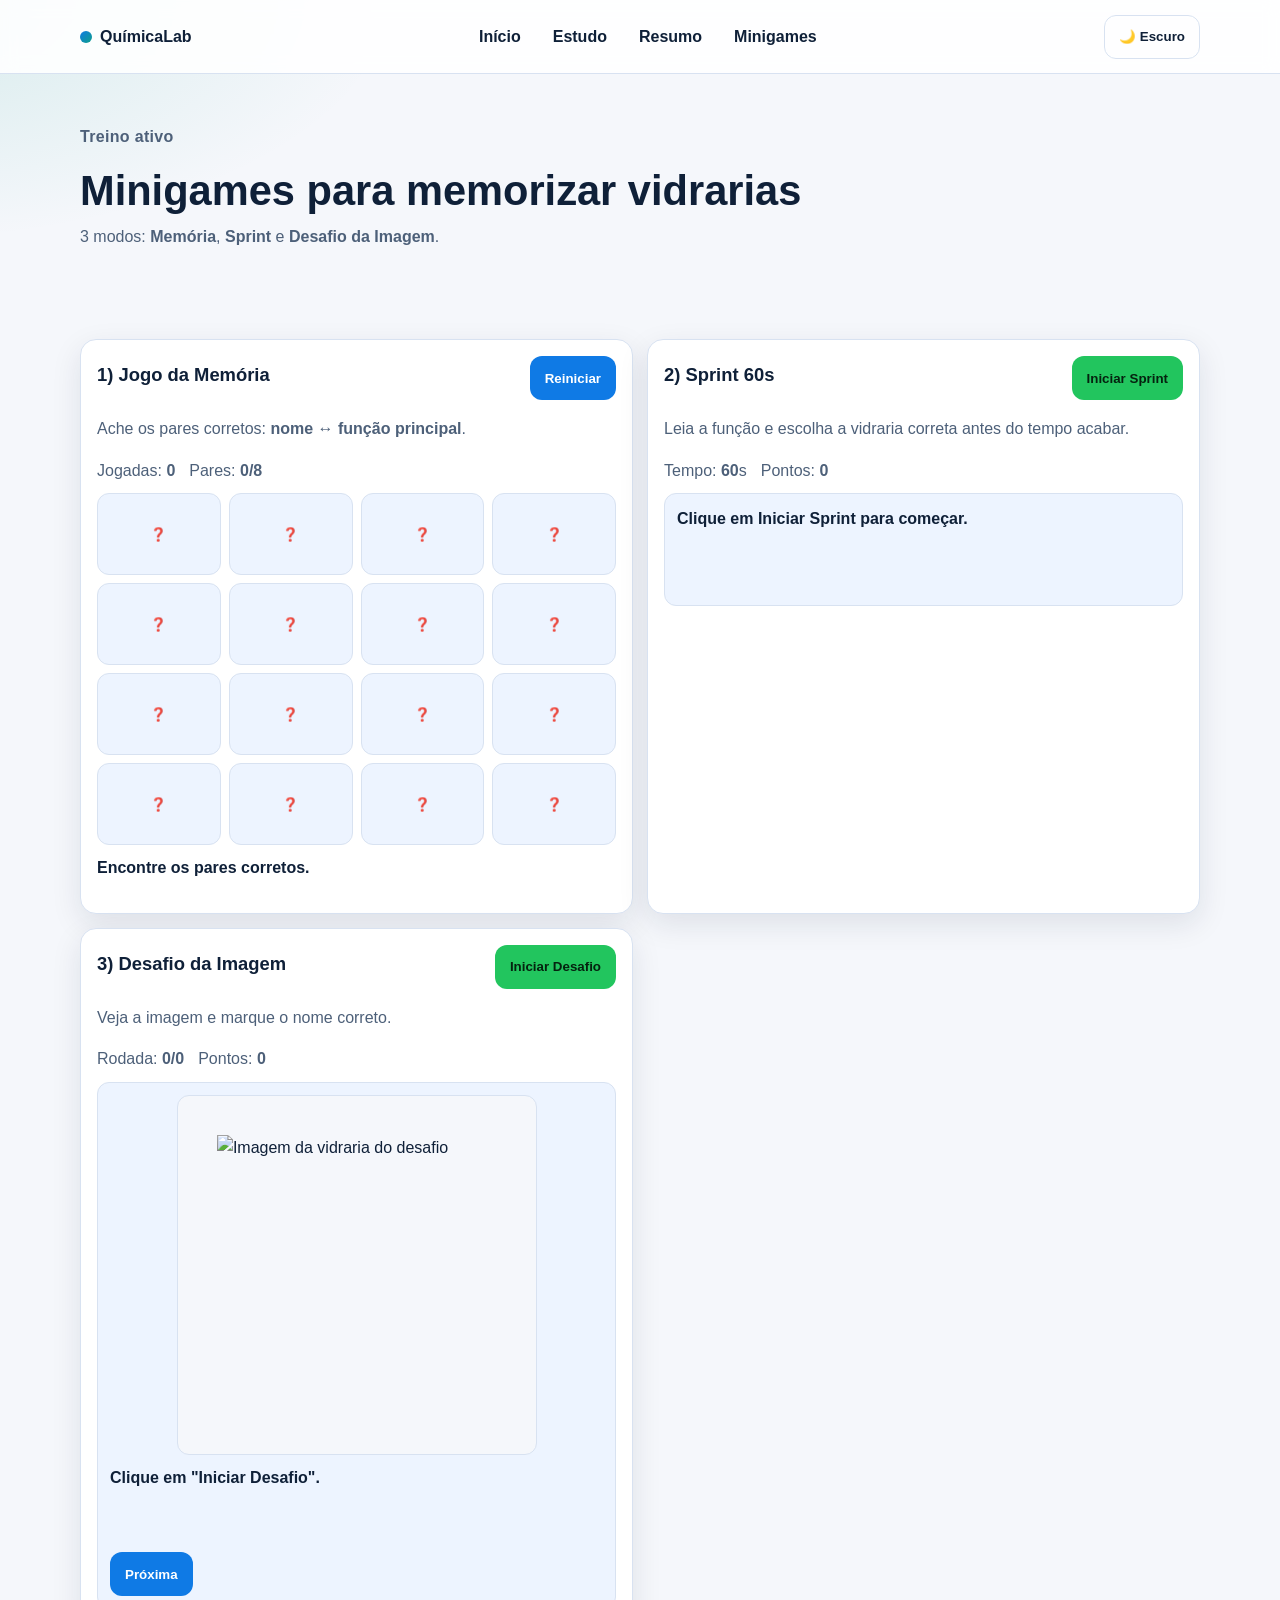
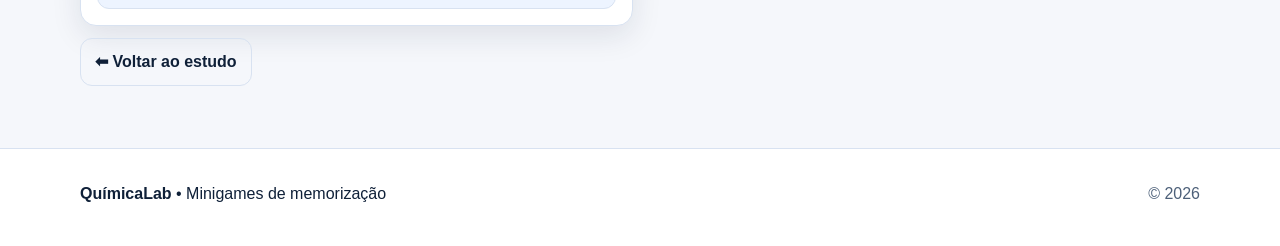
==== minigames.html @ 2e4978e0 "Add files via upload" ====
<!-- minigames.html (substitua inteiro) -->
<!DOCTYPE html>
<html lang="pt-BR" data-theme="light">
<head>
  <meta charset="UTF-8" />
  <meta name="viewport" content="width=device-width, initial-scale=1.0" />
  <meta name="description" content="Minigames de Química para memorização de vidrarias." />
  <title>QuímicaLab • Minigames</title>
  <link rel="stylesheet" href="assets/css/style.css" />
</head>
<body>
  <a class="skip-link" href="#conteudo">Pular para conteúdo</a>

  <header class="topbar">
    <div class="container topbar-inner">
      <a class="brand" href="index.html#inicio" aria-label="Voltar ao estudo">
        <span class="brand-dot" aria-hidden="true"></span>
        <span>QuímicaLab</span>
      </a>

      <nav aria-label="Navegação principal">
        <ul class="nav">
          <li><a href="index.html#inicio">Início</a></li>
          <li><a href="index.html#estudo">Estudo</a></li>
          <li><a href="index.html#resumo">Resumo</a></li>
          <li><a href="minigames.html" aria-current="page">Minigames</a></li>
        </ul>
      </nav>

      <button id="themeToggle" class="btn btn-ghost" type="button" aria-pressed="false" aria-label="Alternar tema">
        🌙 Escuro
      </button>
    </div>
  </header>

  <main id="conteudo">
    <section class="hero mini-hero">
      <div class="container">
        <p class="eyebrow">Treino ativo</p>
        <h1>Minigames para memorizar vidrarias</h1>
        <p>3 modos: <strong>Memória</strong>, <strong>Sprint</strong> e <strong>Desafio da Imagem</strong>.</p>
      </div>
    </section>

    <section class="section">
      <div class="container mini-grid">
        <!-- Jogo 1 -->
        <article class="panel game-card">
          <div class="game-head">
            <h2>1) Jogo da Memória</h2>
            <button id="restartMemory" class="btn btn-secondary" type="button">Reiniciar</button>
          </div>

          <p class="muted">
            Ache os pares corretos: <strong>nome</strong> ↔ <strong>função principal</strong>.
          </p>

          <div class="stats">
            <span>Jogadas: <strong id="memoryMoves">0</strong></span>
            <span>Pares: <strong id="memoryPairs">0/0</strong></span>
          </div>

          <div id="memoryBoard" class="memory-board" aria-label="Tabuleiro de memória"></div>
          <p id="memoryFeedback" class="feedback" aria-live="polite"></p>
        </article>

        <!-- Jogo 2 -->
        <article class="panel game-card">
          <div class="game-head">
            <h2>2) Sprint 60s</h2>
            <button id="startSprint" class="btn btn-primary" type="button">Iniciar Sprint</button>
          </div>

          <p class="muted">
            Leia a função e escolha a vidraria correta antes do tempo acabar.
          </p>

          <div class="stats">
            <span>Tempo: <strong id="sprintTime">60</strong>s</span>
            <span>Pontos: <strong id="sprintScore">0</strong></span>
          </div>

          <div class="sprint-box">
            <p id="sprintQuestion" class="question">Clique em <strong>Iniciar Sprint</strong> para começar.</p>
            <div id="sprintOptions" class="options" role="group" aria-label="Opções do Sprint"></div>
            <p id="sprintFeedback" class="feedback" aria-live="polite"></p>
          </div>
        </article>

        <!-- Jogo 3 -->
        <article class="panel game-card">
          <div class="game-head">
            <h2>3) Desafio da Imagem</h2>
            <button id="startImageQuiz" class="btn btn-primary" type="button">Iniciar Desafio</button>
          </div>

          <p class="muted">Veja a imagem e marque o nome correto.</p>

          <div class="stats">
            <span>Rodada: <strong id="imageRound">0/0</strong></span>
            <span>Pontos: <strong id="imageScore">0</strong></span>
          </div>

          <div class="image-quiz-box">
            <div class="image-quiz-media">
              <img id="imageQuizImg" src="" alt="Imagem da vidraria do desafio" />
            </div>
            <p id="imageQuizPrompt" class="question">Clique em "Iniciar Desafio".</p>
            <div id="imageQuizOptions" class="options" role="group" aria-label="Opções do desafio da imagem"></div>
            <p id="imageQuizFeedback" class="feedback" aria-live="polite"></p>
            <button id="nextImageRound" class="btn btn-secondary" type="button" disabled>Próxima</button>
          </div>
        </article>
      </div>

      <div class="container cta-back">
        <a class="btn btn-ghost" href="index.html#estudo">⬅ Voltar ao estudo</a>
      </div>
    </section>
  </main>

  <footer class="footer">
    <div class="container footer-inner">
      <p><strong>QuímicaLab</strong> • Minigames de memorização</p>
      <p class="muted">© <span id="year"></span></p>
    </div>
  </footer>

  <script type="module" src="assets/js/minigames.js"></script>
</body>
</html>
---- assets/css/style.css ----
:root {
  --bg: #f5f7fb;
  --surface: #ffffff;
  --surface-2: #edf4ff;
  --text: #0f2038;
  --muted: #4d6079;
  --border: #d8e2f1;

  --primary: #0f7ae5;
  --secondary: #0e9f8a;
  --accent: #22c55e;
  --danger: #ef4444;

  --focus: #f59e0b;
  --shadow: 0 10px 30px rgba(15, 32, 56, 0.10);
  --radius: 16px;

  --header: 74px;
}

html[data-theme="dark"] {
  --bg: #0b1220;
  --surface: #121b2d;
  --surface-2: #18263e;
  --text: #e7eef9;
  --muted: #9db0cf;
  --border: #2a3f5d;

  --primary: #60a5fa;
  --secondary: #34d399;
  --accent: #4ade80;
  --danger: #f87171;

  --focus: #fbbf24;
  --shadow: 0 10px 28px rgba(0,0,0,.35);
}

*,
*::before,
*::after { box-sizing: border-box; }

html { scroll-behavior: smooth; }

body {
  margin: 0;
  font-family: Inter, "Segoe UI", Roboto, Arial, sans-serif;
  font-size: 16px;
  line-height: 1.6;
  color: var(--text);
  background:
    radial-gradient(1200px 520px at 120% -20%, color-mix(in srgb, var(--primary) 16%, transparent), transparent 60%),
    radial-gradient(900px 420px at -10% 0%, color-mix(in srgb, var(--secondary) 14%, transparent), transparent 58%),
    var(--bg);
}

.skip-link {
  position: absolute;
  top: -100px;
  left: 12px;
  z-index: 1200;
  background: var(--primary);
  color: #fff;
  text-decoration: none;
  border-radius: 10px;
  padding: 8px 12px;
}
.skip-link:focus { top: 10px; }

:focus-visible {
  outline: 3px solid var(--focus);
  outline-offset: 3px;
}

.container {
  width: min(1120px, 92%);
  margin-inline: auto;
}

.topbar {
  position: sticky;
  top: 0;
  z-index: 999;
  height: var(--header);
  border-bottom: 1px solid var(--border);
  background: color-mix(in srgb, var(--surface) 88%, transparent);
  backdrop-filter: blur(8px);
}
.topbar-inner {
  height: 100%;
  display: flex;
  align-items: center;
  gap: 14px;
  justify-content: space-between;
}
.brand {
  text-decoration: none;
  color: var(--text);
  font-weight: 800;
  display: inline-flex;
  align-items: center;
  gap: 8px;
}
.brand-dot {
  width: 12px;
  height: 12px;
  border-radius: 999px;
  background: linear-gradient(135deg, var(--primary), var(--secondary));
}
.nav {
  list-style: none;
  display: flex;
  gap: 12px;
  padding: 0;
  margin: 0;
}
.nav a {
  text-decoration: none;
  color: var(--text);
  font-weight: 600;
  padding: 8px 10px;
  border-radius: 10px;
}
.nav a:hover { background: var(--surface-2); }

.btn {
  min-height: 44px;
  padding: 10px 14px;
  border-radius: 12px;
  border: 1px solid transparent;
  cursor: pointer;
  text-decoration: none;
  font-weight: 700;
  display: inline-flex;
  align-items: center;
  justify-content: center;
  transition: transform .18s ease, background-color .2s ease, border-color .2s ease;
}
.btn:hover { transform: translateY(-1px); }
.btn-primary { background: var(--accent); color: #05220f; }
.btn-secondary { background: var(--primary); color: #fff; }
.btn-ghost { background: transparent; border-color: var(--border); color: var(--text); }

.hero {
  padding: 50px 0 28px;
}
.hero-grid {
  display: grid;
  gap: 18px;
}
.eyebrow {
  margin: 0 0 8px;
  color: var(--secondary);
  font-weight: 800;
  letter-spacing: 0.02em;
}
.hero h1 {
  margin: 0 0 8px;
  line-height: 1.2;
  font-size: clamp(1.8rem, 4vw, 2.6rem);
}
.hero p {
  margin: 0 0 16px;
  color: var(--muted);
}
.hero-actions { display: flex; gap: 10px; flex-wrap: wrap; }

.panel {
  background: var(--surface);
  border: 1px solid var(--border);
  border-radius: var(--radius);
  box-shadow: var(--shadow);
  padding: 16px;
}
.panel h2 { margin: 0 0 6px; font-size: 1.15rem; }
.bullet { margin: 10px 0 0; padding-left: 18px; }

.progress {
  height: 14px;
  border-radius: 999px;
  overflow: hidden;
  background: var(--surface-2);
  border: 1px solid var(--border);
}
.progress-fill {
  width: 0%;
  height: 100%;
  background: linear-gradient(90deg, var(--primary), var(--secondary));
  transition: width .3s ease;
}

.section {
  padding: 62px 0;
  scroll-margin-top: calc(var(--header) + 14px);
}
.alt {
  background: linear-gradient(180deg, transparent, color-mix(in srgb, var(--surface-2) 56%, transparent));
}
.section-head h2 { margin: 0 0 6px; }
.muted { color: var(--muted); }

.toolbar {
  margin-top: 14px;
  margin-bottom: 18px;
  display: grid;
  gap: 12px;
}
.search-wrap label {
  display: block;
  margin-bottom: 6px;
  font-weight: 600;
}
.search-wrap input {
  width: 100%;
  min-height: 44px;
  border-radius: 12px;
  border: 1px solid var(--border);
  background: var(--surface);
  color: var(--text);
  padding: 10px 12px;
}
.chips { display: flex; flex-wrap: wrap; gap: 8px; }
.chip {
  border: 1px solid var(--border);
  background: var(--surface);
  color: var(--text);
  border-radius: 999px;
  min-height: 40px;
  padding: 8px 12px;
  cursor: pointer;
  font-weight: 700;
}
.chip[aria-pressed="true"] {
  background: var(--primary);
  color: #fff;
  border-color: transparent;
}

.cards {
  display: grid;
  grid-template-columns: repeat(auto-fit, minmax(260px,1fr));
  gap: 14px;
}
.card {
  background: var(--surface);
  border: 1px solid var(--border);
  border-radius: 16px;
  overflow: hidden;
  box-shadow: var(--shadow);
}
.card-media {
  aspect-ratio: 1 / 1;
  background: transparent;
  border-bottom: none;
  overflow: hidden;
  display: block;
  place-items: center;
}
.card-media img {
  width: 100%;
  height: 100%;
  object-fit: cover;
  display: block;
}
.card-body { padding: 14px; }
.card h3 { margin: 0 0 4px; font-size: 1.1rem; }

.badges { display: flex; gap: 6px; flex-wrap: wrap; margin: 8px 0; }
.badge {
  border: 1px solid var(--border);
  border-radius: 999px;
  background: var(--surface-2);
  padding: 3px 8px;
  font-size: .78rem;
}
.card p { margin: 0 0 10px; }

.card details {
  border: 1px solid var(--border);
  background: var(--surface-2);
  border-radius: 12px;
  padding: 8px 10px;
}
.card summary {
  cursor: pointer;
  font-weight: 700;
}
.card ul {
  margin: 8px 0;
  padding-left: 18px;
}

.callout {
  margin-top: 8px;
  border-radius: 10px;
  border: 1px solid var(--border);
  padding: 8px 10px;
  font-size: .94rem;
}
.callout.tip {
  background: color-mix(in srgb, var(--secondary) 18%, transparent);
}
.callout.warn {
  background: color-mix(in srgb, #f59e0b 20%, transparent);
}

.mark-btn {
  width: 100%;
  margin-top: 10px;
}
.mark-btn.done {
  background: color-mix(in srgb, var(--accent) 22%, transparent);
  border-color: color-mix(in srgb, var(--accent) 60%, var(--border));
}

.empty {
  border: 1px dashed var(--border);
  border-radius: 12px;
  padding: 16px;
  background: var(--surface);
  color: var(--muted);
}

.table-wrap {
  overflow-x: auto;
  border: 1px solid var(--border);
  border-radius: 14px;
  background: var(--surface);
}
table {
  width: 100%;
  border-collapse: collapse;
  min-width: 760px;
}
th, td {
  border-bottom: 1px solid var(--border);
  padding: 12px;
  text-align: left;
  vertical-align: top;
}
th {
  background: var(--surface-2);
  font-size: .95rem;
}
.summary-cta {
  margin-top: 14px;
}

.mini-hero { padding-bottom: 12px; }
.mini-grid {
  display: grid;
  gap: 14px;
}
.game-card .game-head {
  display: flex;
  flex-wrap: wrap;
  gap: 10px;
  justify-content: space-between;
  align-items: center;
}
.stats {
  display: flex;
  gap: 14px;
  flex-wrap: wrap;
  color: var(--muted);
  margin: 8px 0 10px;
}
.memory-board {
  display: grid;
  grid-template-columns: repeat(auto-fit, minmax(118px, 1fr));
  gap: 8px;
}
.memory-card {
  min-height: 82px;
  border-radius: 12px;
  border: 1px solid var(--border);
  background: var(--surface-2);
  color: var(--text);
  cursor: pointer;
  padding: 8px;
  font-weight: 700;
  text-align: center;
}
.memory-card .small {
  font-size: .74rem;
  color: var(--muted);
  display: block;
  margin-top: 4px;
}
.memory-card.revealed {
  background: var(--surface);
}
.memory-card.matched {
  border-color: color-mix(in srgb, var(--accent) 62%, var(--border));
  background: color-mix(in srgb, var(--accent) 18%, transparent);
}
.memory-card:disabled {
  cursor: default;
}

.sprint-box {
  border: 1px solid var(--border);
  border-radius: 12px;
  padding: 12px;
  background: var(--surface-2);
}
.question {
  margin: 0 0 10px;
  font-weight: 700;
}
.options {
  display: grid;
  gap: 8px;
}
.option {
  text-align: left;
  border-radius: 10px;
  min-height: 42px;
  border: 1px solid var(--border);
  background: var(--surface);
  color: var(--text);
  padding: 8px 10px;
  cursor: pointer;
  font-weight: 600;
}
.option.correct {
  border-color: color-mix(in srgb, var(--accent) 60%, var(--border));
  background: color-mix(in srgb, var(--accent) 17%, transparent);
}
.option.incorrect {
  border-color: color-mix(in srgb, var(--danger) 62%, var(--border));
  background: color-mix(in srgb, var(--danger) 16%, transparent);
}
.feedback {
  min-height: 1.6em;
  font-weight: 700;
  margin-top: 10px;
}
.cta-back { margin-top: 12px; }

.footer {
  border-top: 1px solid var(--border);
  background: var(--surface);
  padding: 16px 0 24px;
}
.footer-inner {
  display: flex;
  flex-wrap: wrap;
  justify-content: space-between;
  gap: 8px;
}

@media (min-width: 900px) {
  .hero-grid { grid-template-columns: 1.2fr .8fr; }
  .mini-grid { grid-template-columns: 1fr 1fr; }
}

@media (max-width: 820px) {
  .nav { display: none; }
}

@media (prefers-reduced-motion: reduce) {
  * {
    animation: none !important;
    transition: none !important;
    scroll-behavior: auto !important;
  }
}

/* ===== Desafio da Imagem ===== */
.image-quiz-box {
  border: 1px solid var(--border);
  border-radius: 12px;
  background: var(--surface-2);
  padding: 12px;
}

.image-quiz-media {
  width: 100%;
  aspect-ratio: 1 / 1;
  max-width: 360px;
  margin: 0 auto 10px;
  border: 1px solid var(--border);
  border-radius: 12px;
  background: #f5f7fb;
  display: grid;
  place-items: center;
  overflow: hidden;
}

.image-quiz-media img {
  width: 78%;
  height: 78%;
  object-fit: contain;
}
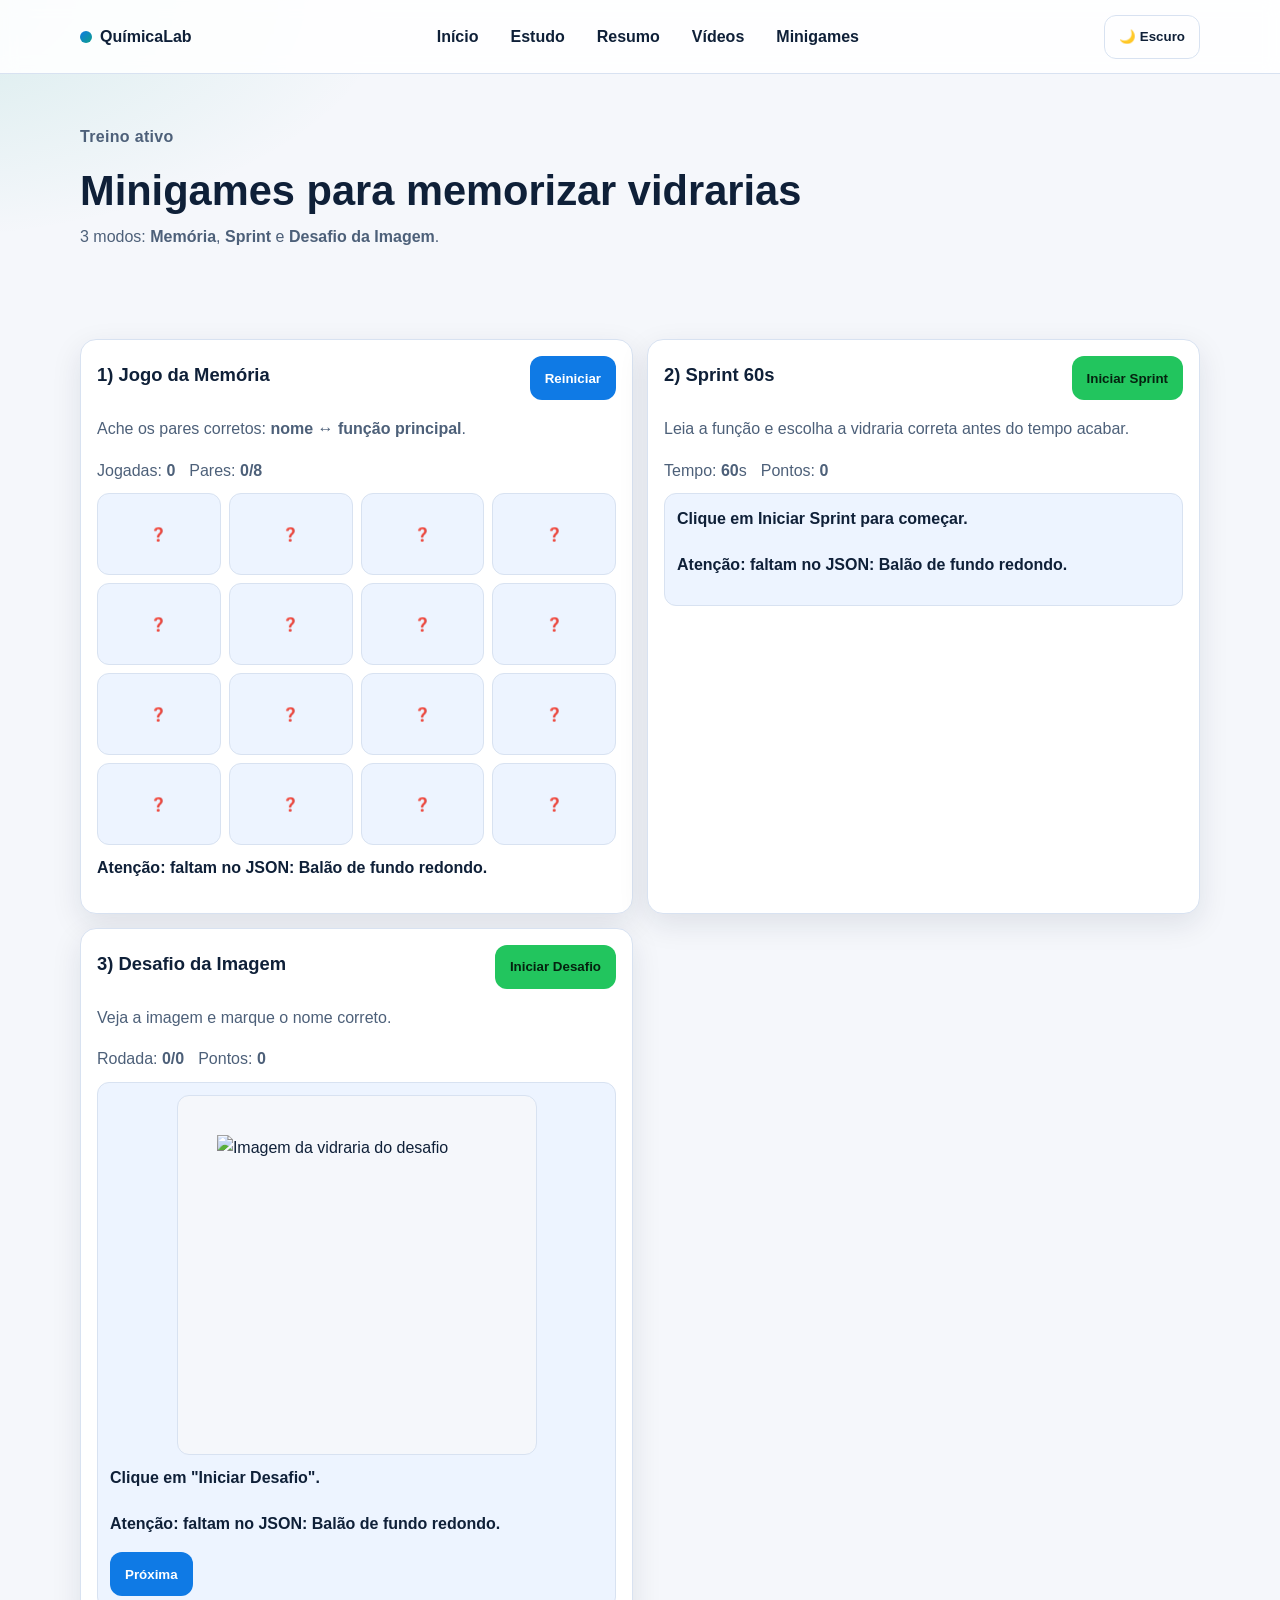
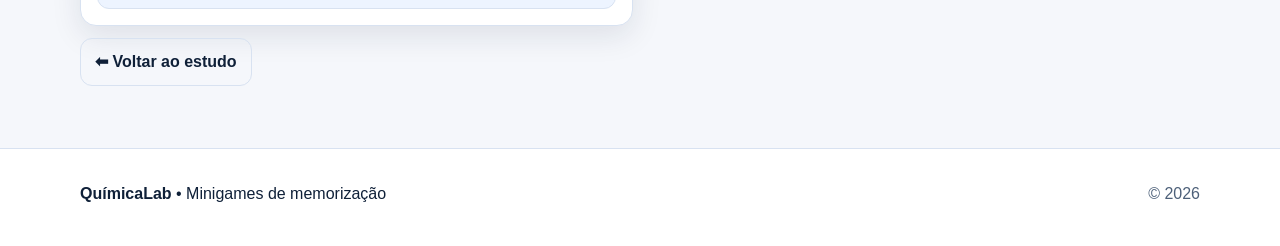
==== commit 177c37a1: "Add files via upload" ====
--- a/minigames.html
+++ b/minigames.html
@@ -20,10 +20,11 @@
 
       <nav aria-label="Navegação principal">
         <ul class="nav">
-          <li><a href="index.html#inicio">Início</a></li>
-          <li><a href="index.html#estudo">Estudo</a></li>
+          <li><a href="#inicio">Início</a></li>
+          <li><a href=index.html#estudo>Estudo</a></li>
           <li><a href="index.html#resumo">Resumo</a></li>
-          <li><a href="minigames.html" aria-current="page">Minigames</a></li>
+          <li><a href="videos.html">Vídeos</a></li>
+          <li><a href="minigames.html">Minigames</a></li>
         </ul>
       </nav>
 
--- a/assets/css/style.css
+++ b/assets/css/style.css
@@ -493,3 +493,41 @@
   object-fit: contain;
 }
 
+/* ===== Página de Vídeos ===== */
+
+.video-grid {
+  display: grid;
+  gap: 18px;
+  margin-top: 18px;
+}
+
+.video-card {
+  background: var(--surface);
+  border: 1px solid var(--border);
+  border-radius: 16px;
+  overflow: hidden;
+  box-shadow: var(--shadow);
+}
+
+.video-wrapper {
+  position: relative;
+  width: 100%;
+  aspect-ratio: 16 / 9;
+  background: #000;
+}
+
+.video-wrapper iframe {
+  width: 100%;
+  height: 100%;
+  border: none;
+}
+
+.video-body {
+  padding: 14px;
+}
+
+@media (min-width: 900px) {
+  .video-grid {
+    grid-template-columns: repeat(2, 1fr);
+  }
+}
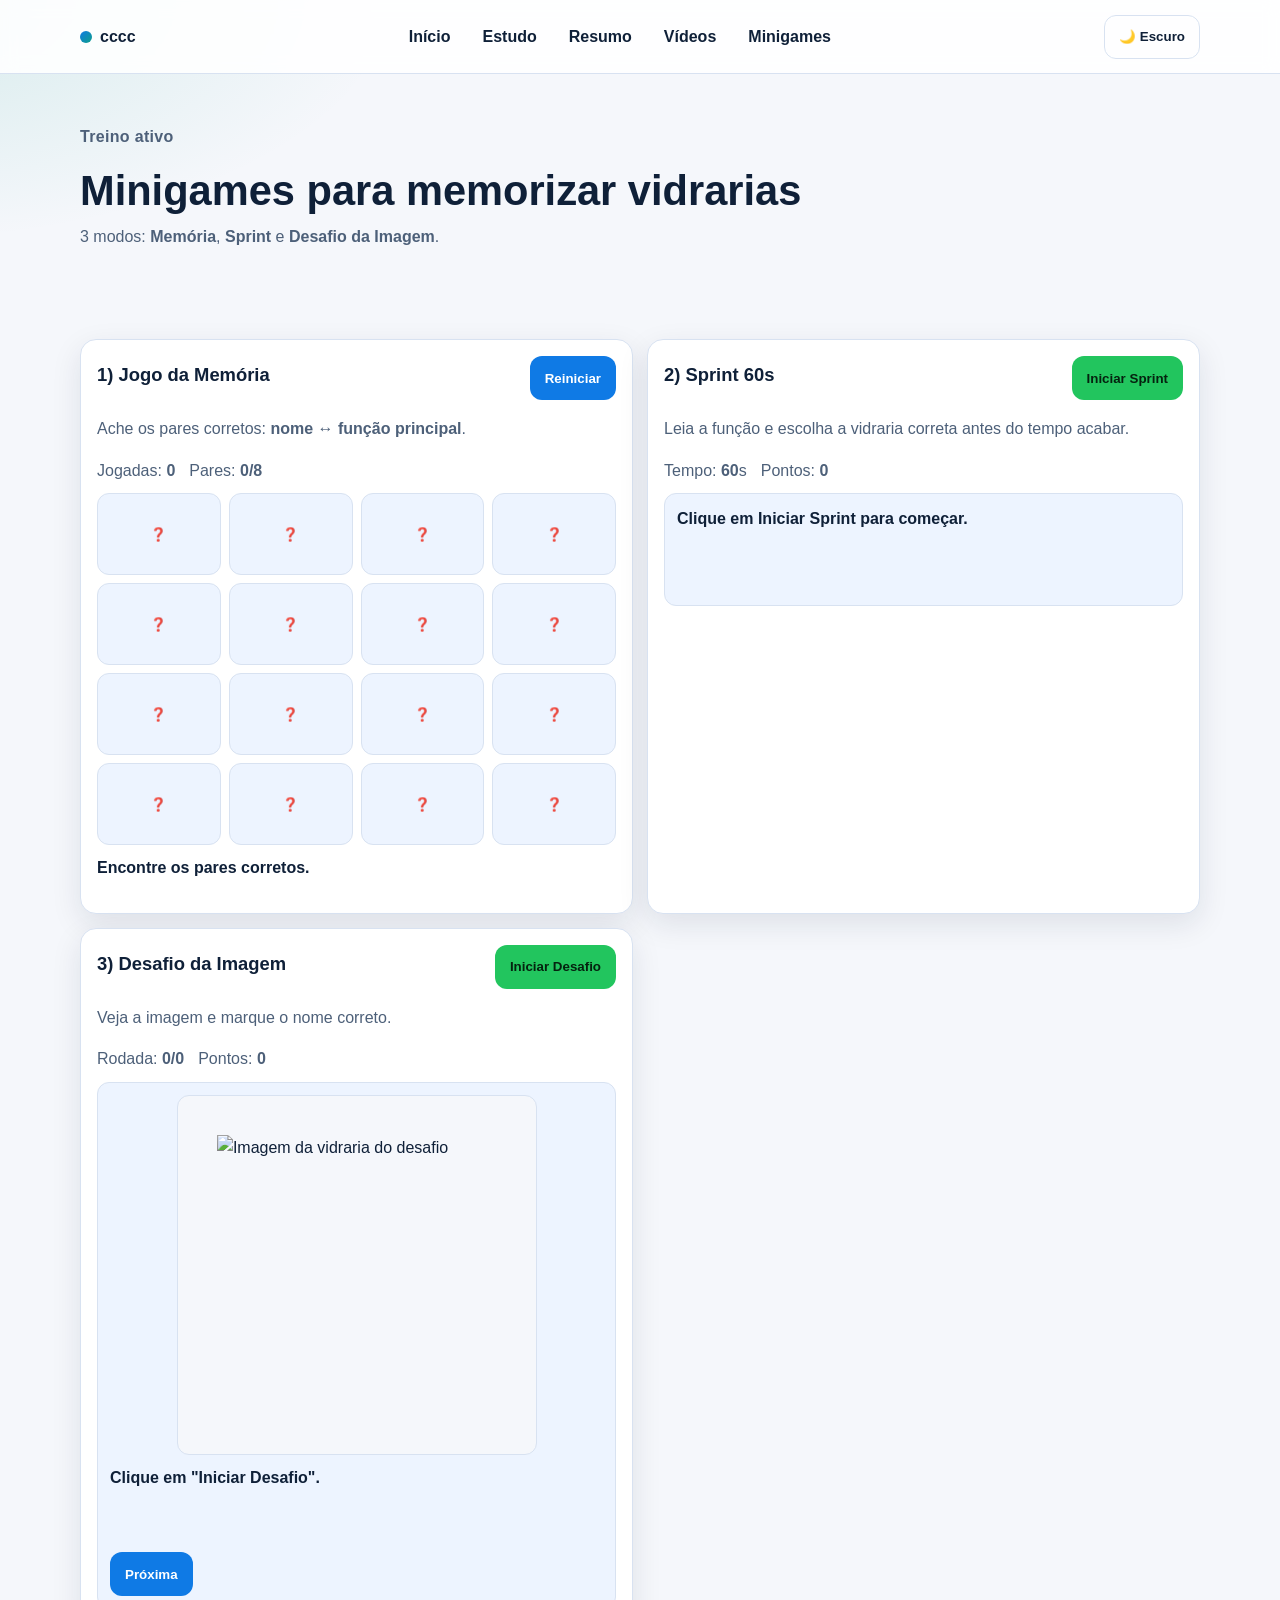
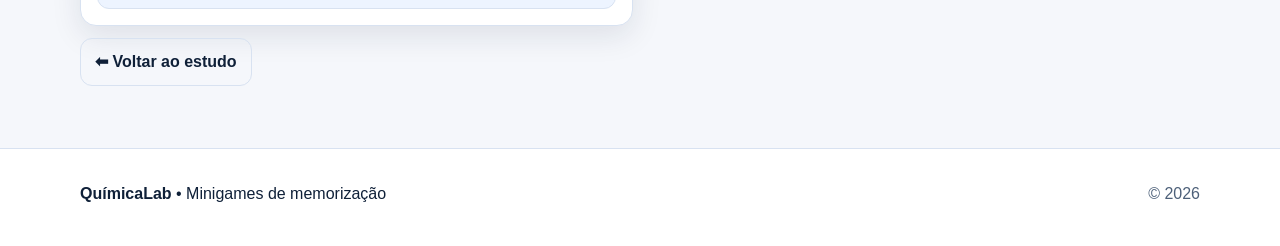
==== commit ef7653ba: "Update minigames.html" ====
--- a/minigames.html
+++ b/minigames.html
@@ -5,7 +5,7 @@
   <meta charset="UTF-8" />
   <meta name="viewport" content="width=device-width, initial-scale=1.0" />
   <meta name="description" content="Minigames de Química para memorização de vidrarias." />
-  <title>QuímicaLab • Minigames</title>
+  <title>Minigames</title>
   <link rel="stylesheet" href="assets/css/style.css" />
 </head>
 <body>
@@ -15,7 +15,7 @@
     <div class="container topbar-inner">
       <a class="brand" href="index.html#inicio" aria-label="Voltar ao estudo">
         <span class="brand-dot" aria-hidden="true"></span>
-        <span>QuímicaLab</span>
+        <span>cccc</span>
       </a>
 
       <nav aria-label="Navegação principal">
--- a/assets/css/style.css
+++ b/assets/css/style.css
@@ -530,4 +530,36 @@
   .video-grid {
     grid-template-columns: repeat(2, 1fr);
   }
+}
+
+.videos-section{
+    text-align:center;
+    padding:40px 20px;
+    margin:40px auto;
+    max-width:900px;
+    border-radius:12px;
+    background:var(--card-bg);
+}
+
+.videos-section h2{
+    margin-bottom:10px;
+}
+
+.videos-section p{
+    margin-bottom:20px;
+}
+
+.videos-button{
+    display:inline-block;
+    padding:12px 24px;
+    border-radius:8px;
+    text-decoration:none;
+    font-weight:bold;
+    background:var(--accent);
+    color:black;
+    transition:0.2s;
+}
+
+.videos-button:hover{
+    transform:scale(1.05);
 }
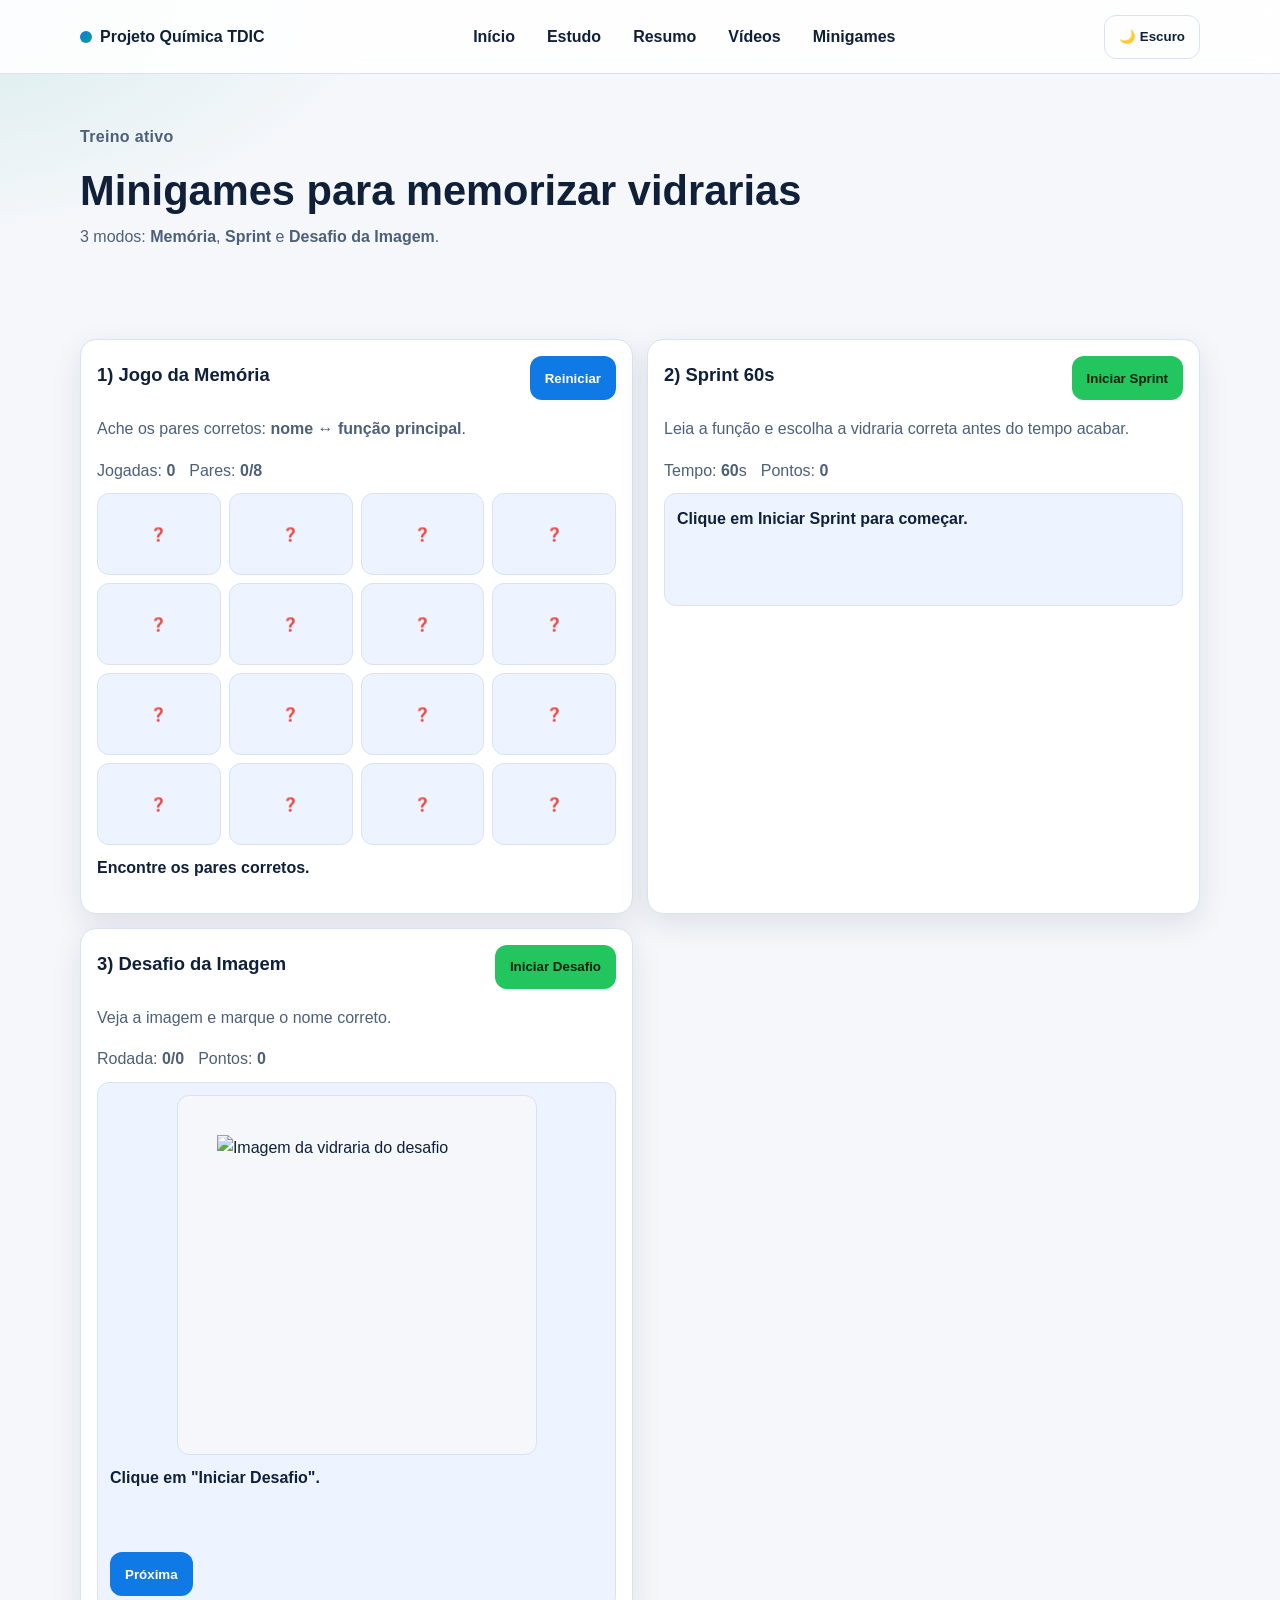
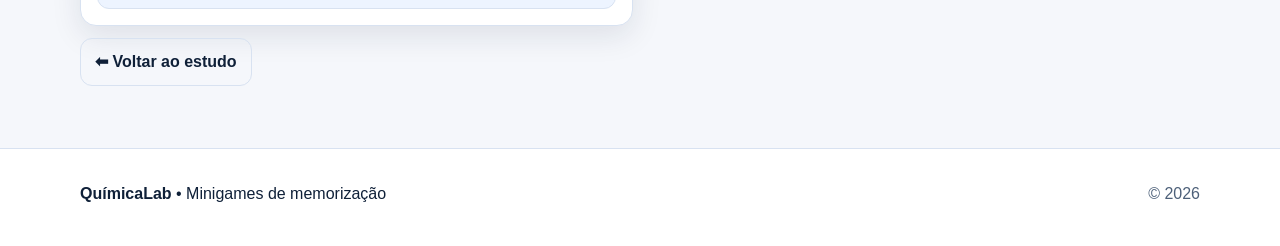
==== commit d887edcd: "Update minigames.html" ====
--- a/minigames.html
+++ b/minigames.html
@@ -15,7 +15,7 @@
     <div class="container topbar-inner">
       <a class="brand" href="index.html#inicio" aria-label="Voltar ao estudo">
         <span class="brand-dot" aria-hidden="true"></span>
-        <span>cccc</span>
+        <span>Projeto Química TDIC</span>
       </a>
 
       <nav aria-label="Navegação principal">
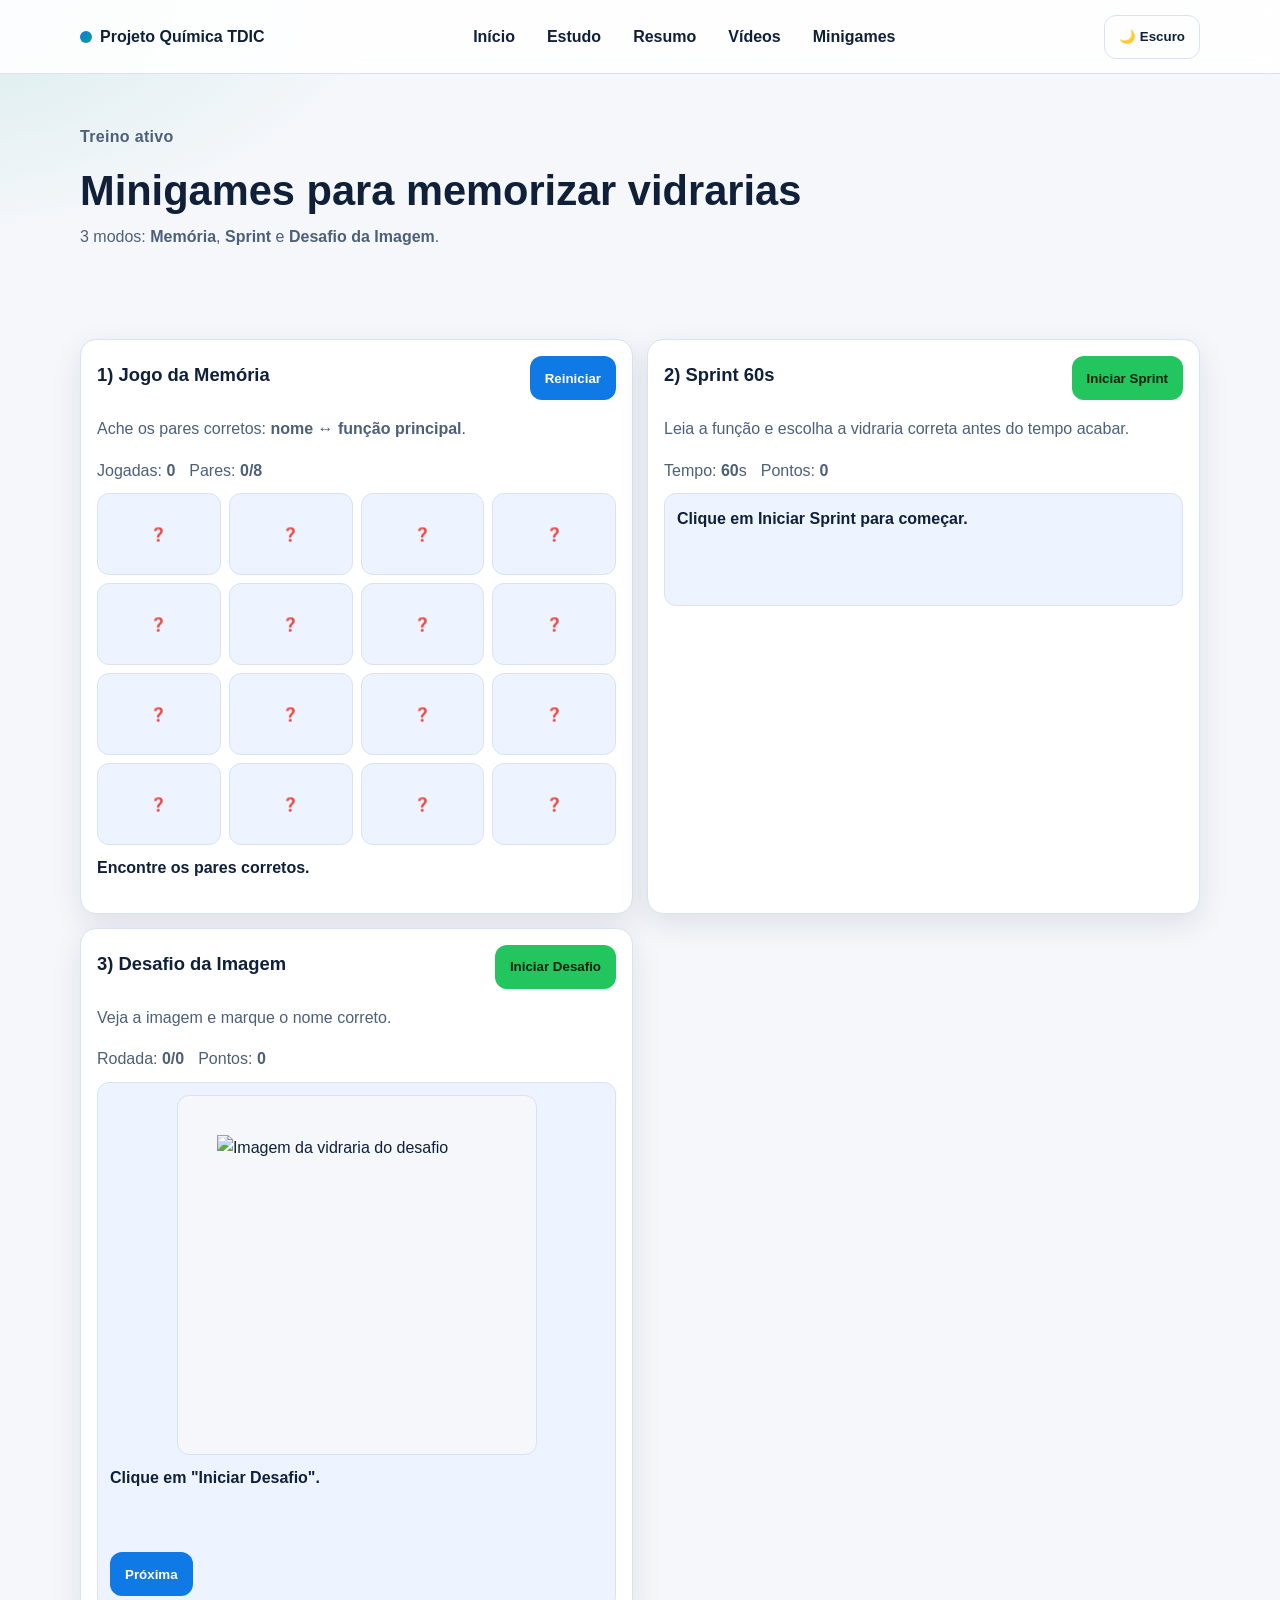
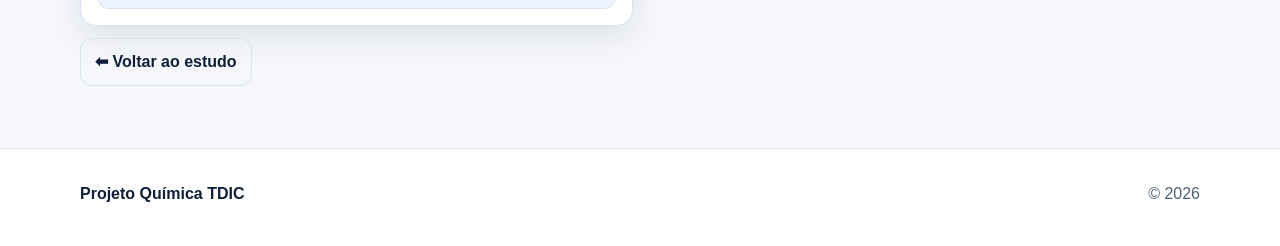
==== commit 7a88b91e: "Update minigames.html" ====
--- a/minigames.html
+++ b/minigames.html
@@ -122,7 +122,7 @@
 
   <footer class="footer">
     <div class="container footer-inner">
-      <p><strong>QuímicaLab</strong> • Minigames de memorização</p>
+      <p><strong>Projeto Química TDIC</strong></p>
       <p class="muted">© <span id="year"></span></p>
     </div>
   </footer>
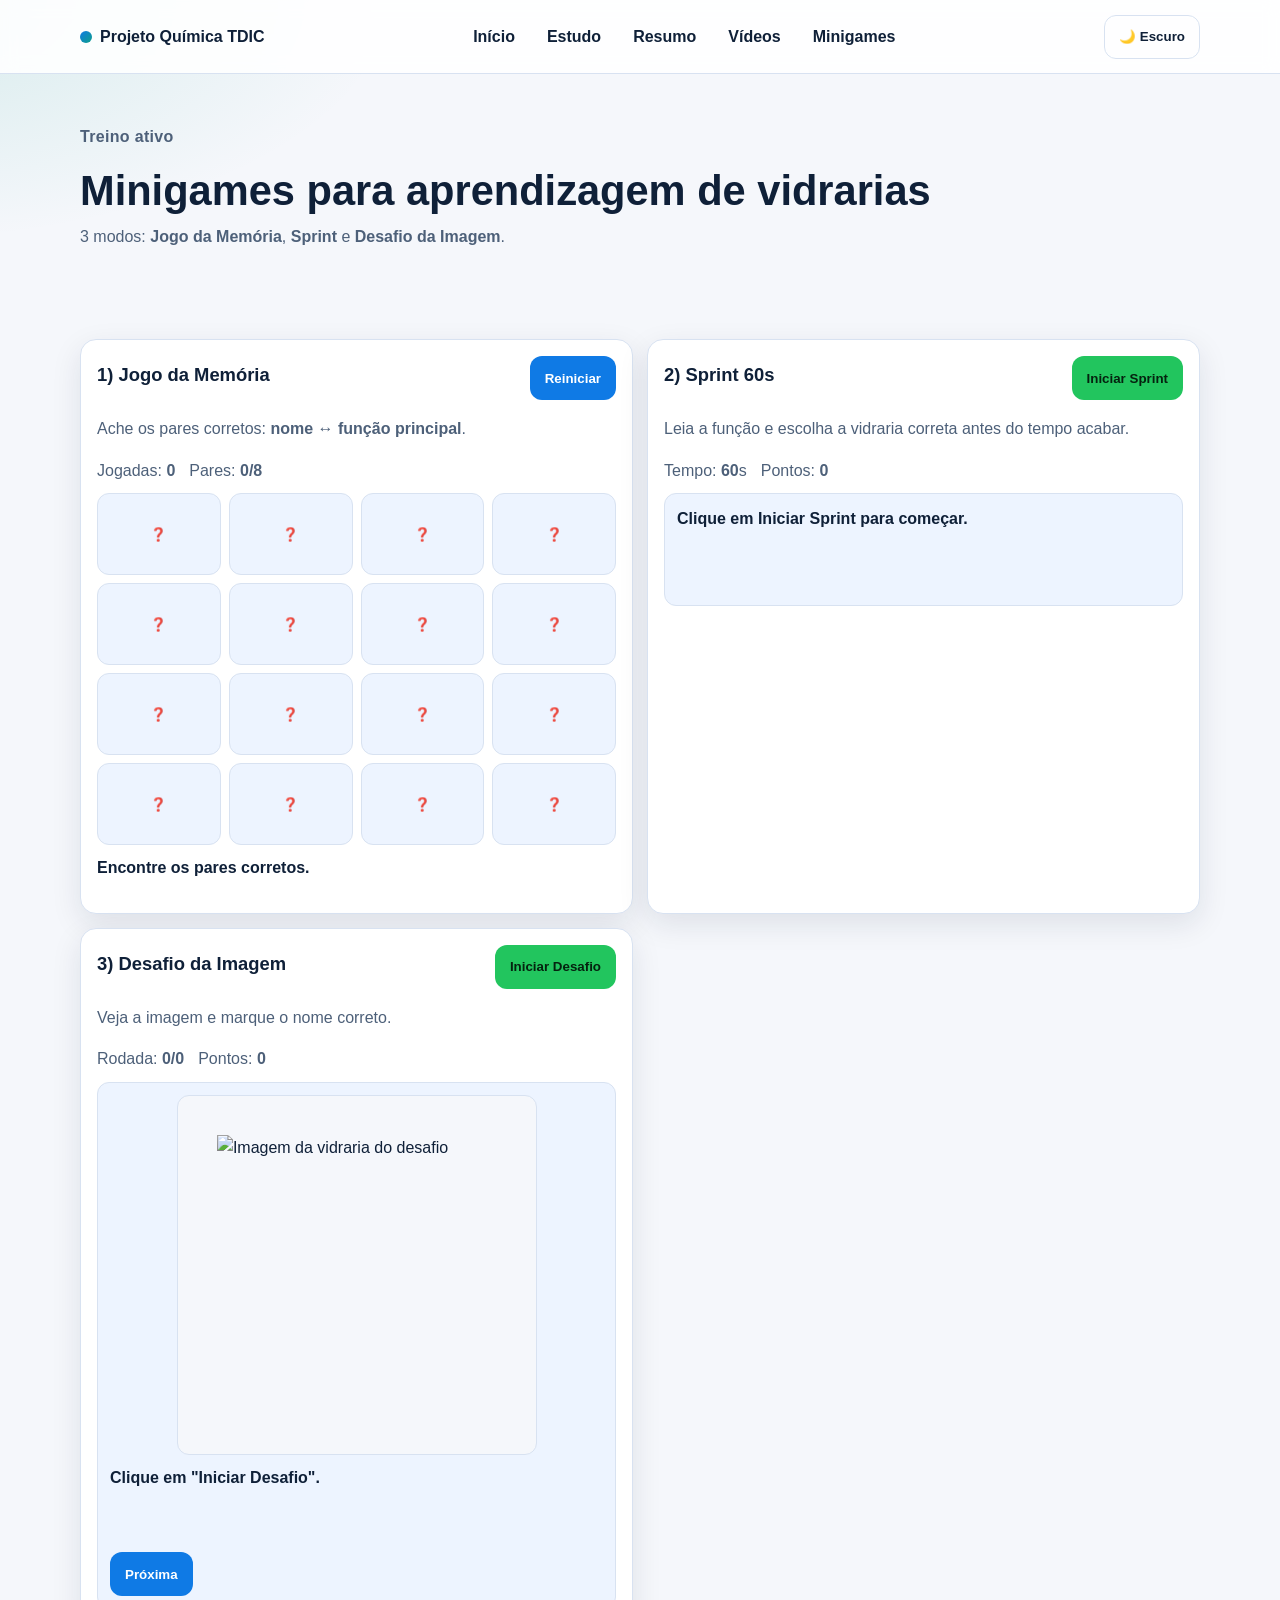
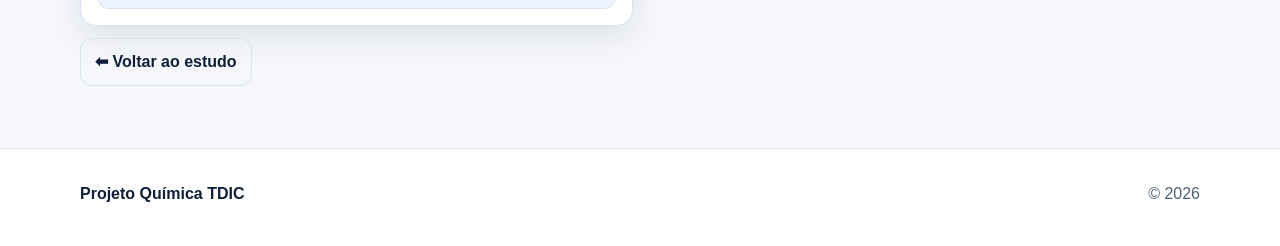
==== commit 796876be: "Update minigames.html" ====
--- a/minigames.html
+++ b/minigames.html
@@ -38,8 +38,8 @@
     <section class="hero mini-hero">
       <div class="container">
         <p class="eyebrow">Treino ativo</p>
-        <h1>Minigames para memorizar vidrarias</h1>
-        <p>3 modos: <strong>Memória</strong>, <strong>Sprint</strong> e <strong>Desafio da Imagem</strong>.</p>
+        <h1>Minigames para aprendizagem de vidrarias</h1>
+        <p>3 modos: <strong>Jogo da Memória</strong>, <strong>Sprint</strong> e <strong>Desafio da Imagem</strong>.</p>
       </div>
     </section>
 
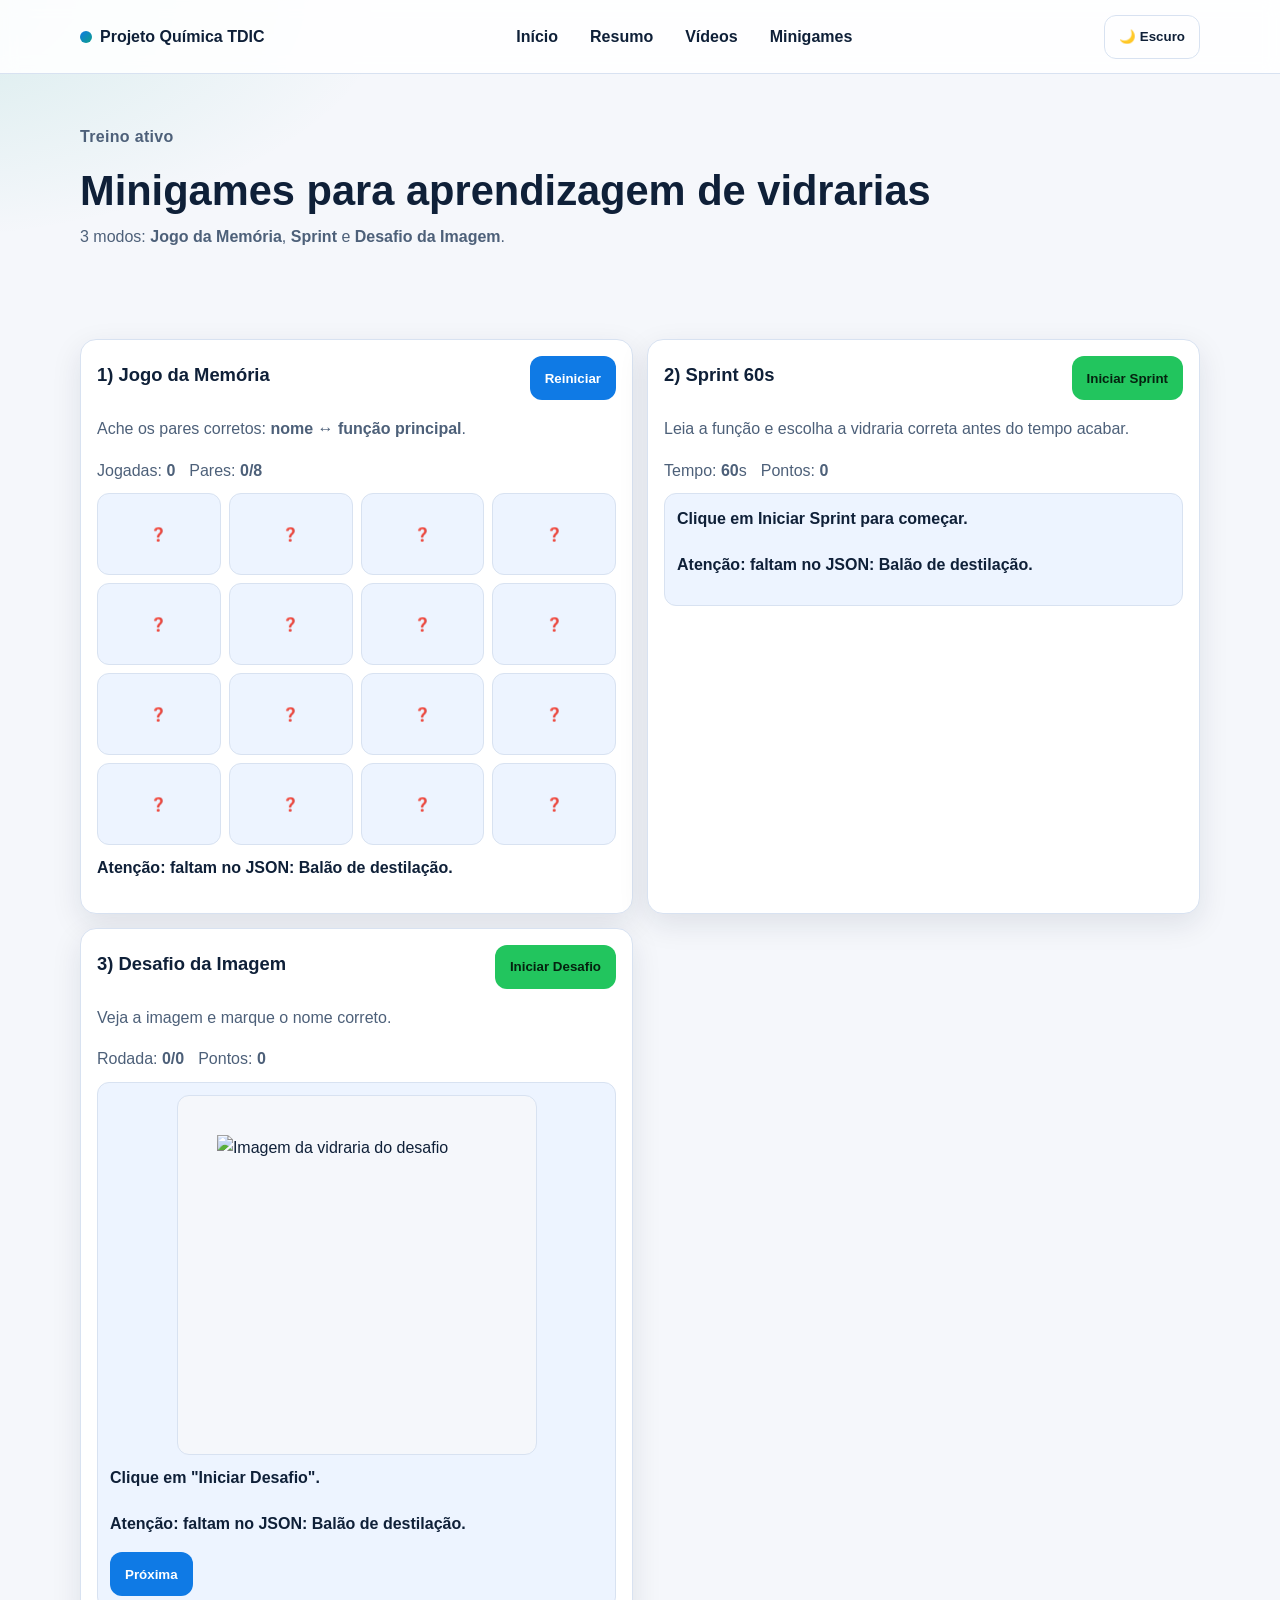
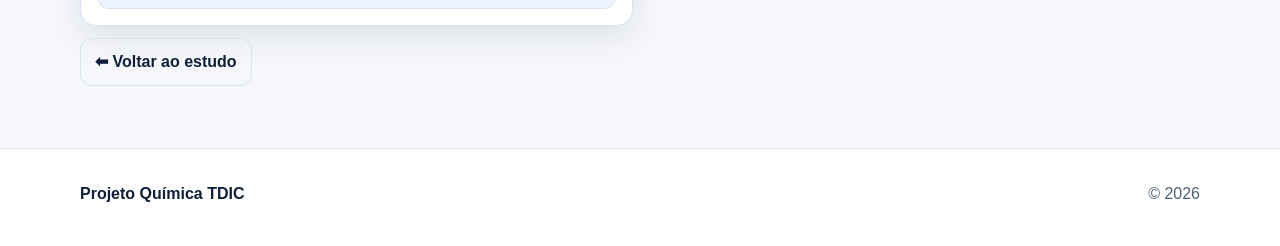
==== commit 63af211b: "Add files via upload" ====
--- a/minigames.html
+++ b/minigames.html
@@ -20,8 +20,7 @@
 
       <nav aria-label="Navegação principal">
         <ul class="nav">
-          <li><a href="#inicio">Início</a></li>
-          <li><a href=index.html#estudo>Estudo</a></li>
+          <li><a href="index.html#inicio">Início</a></li>
           <li><a href="index.html#resumo">Resumo</a></li>
           <li><a href="videos.html">Vídeos</a></li>
           <li><a href="minigames.html">Minigames</a></li>
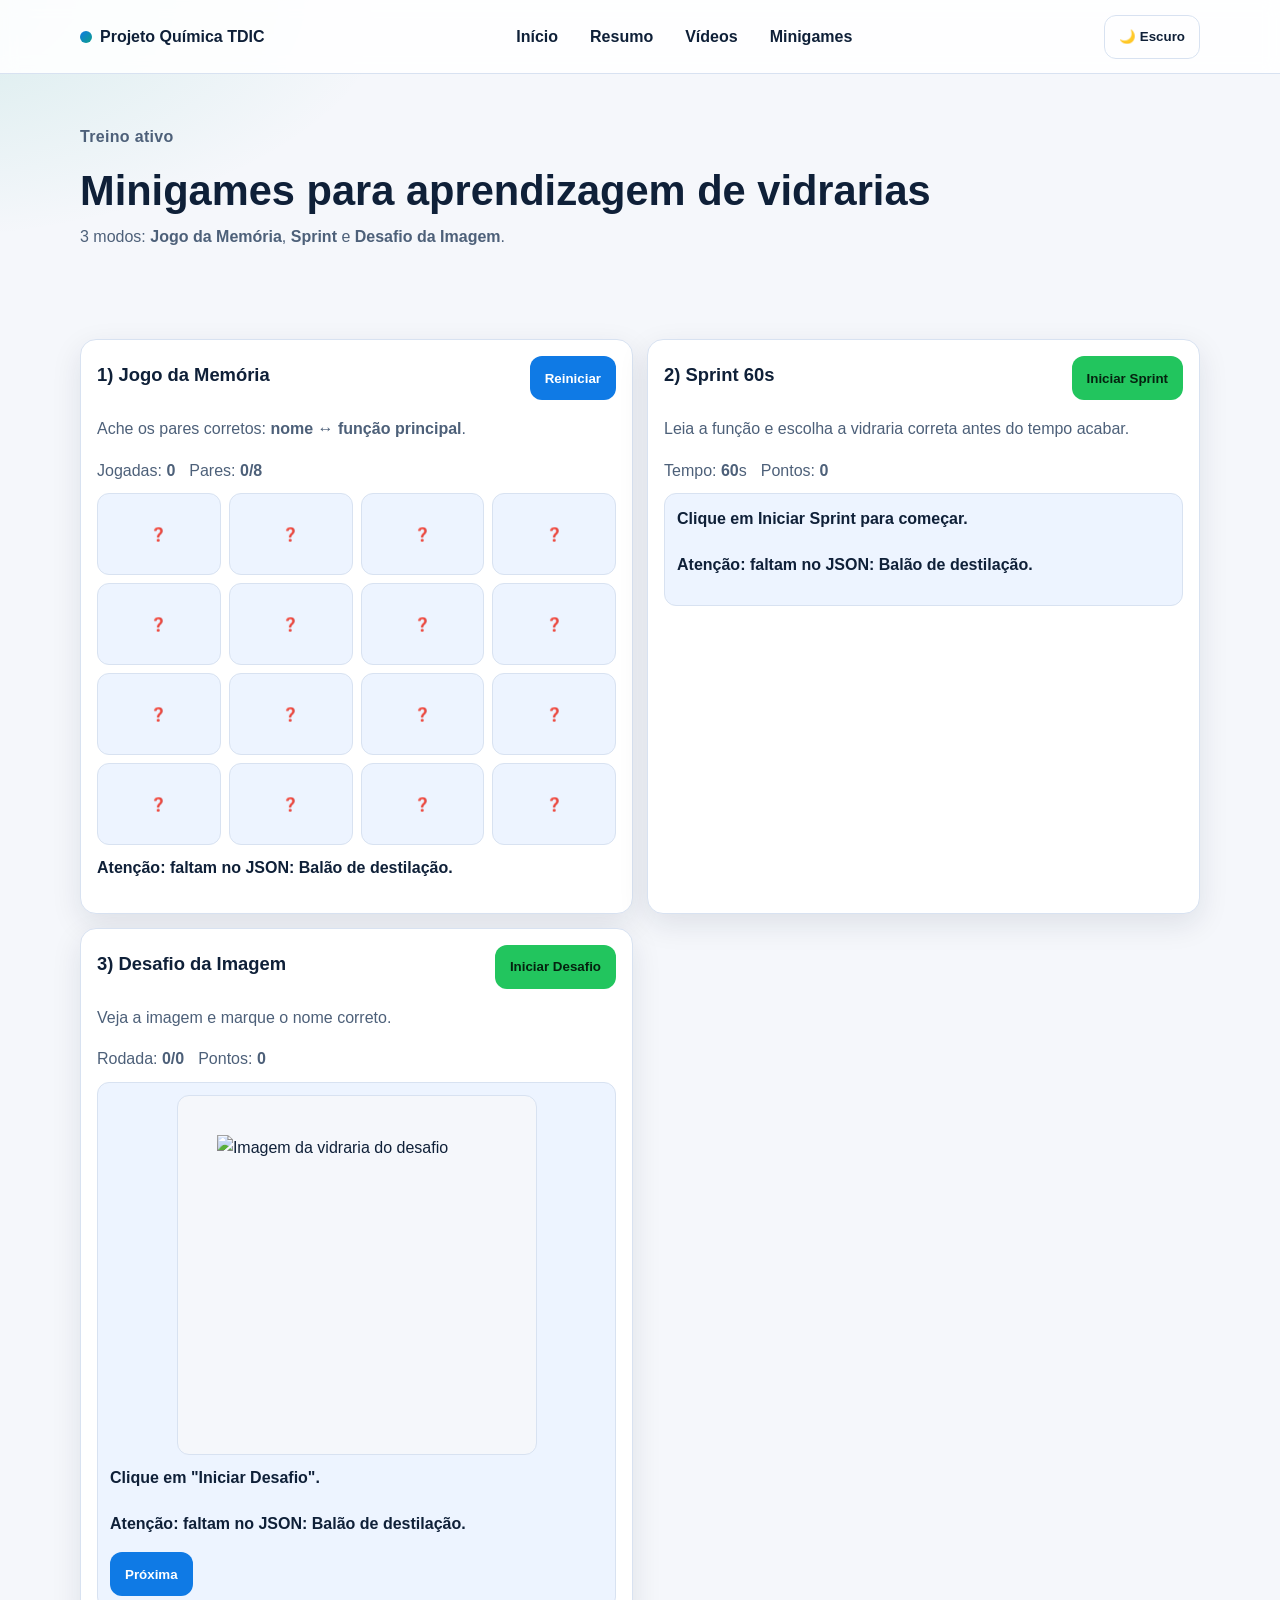
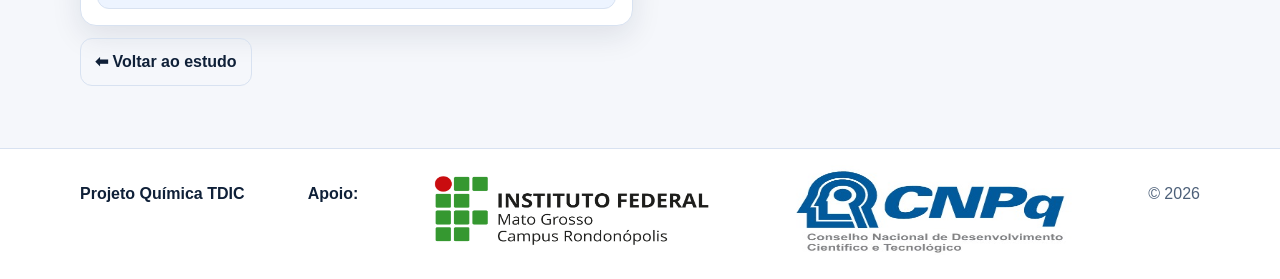
==== commit e75fb03b: "Add files via upload" ====
--- a/minigames.html
+++ b/minigames.html
@@ -122,6 +122,9 @@
   <footer class="footer">
     <div class="container footer-inner">
       <p><strong>Projeto Química TDIC</strong></p>
+      <p><strong>Apoio:</strong></p>
+      <img src="assets/img/IFMTLogo.png" alt="Descrição da imagem" width="300px" height="90px">
+      <img src="assets/img/CNPq.jpeg" alt="Descrição da imagem" width="300px" height="90px">
       <p class="muted">© <span id="year"></span></p>
     </div>
   </footer>
